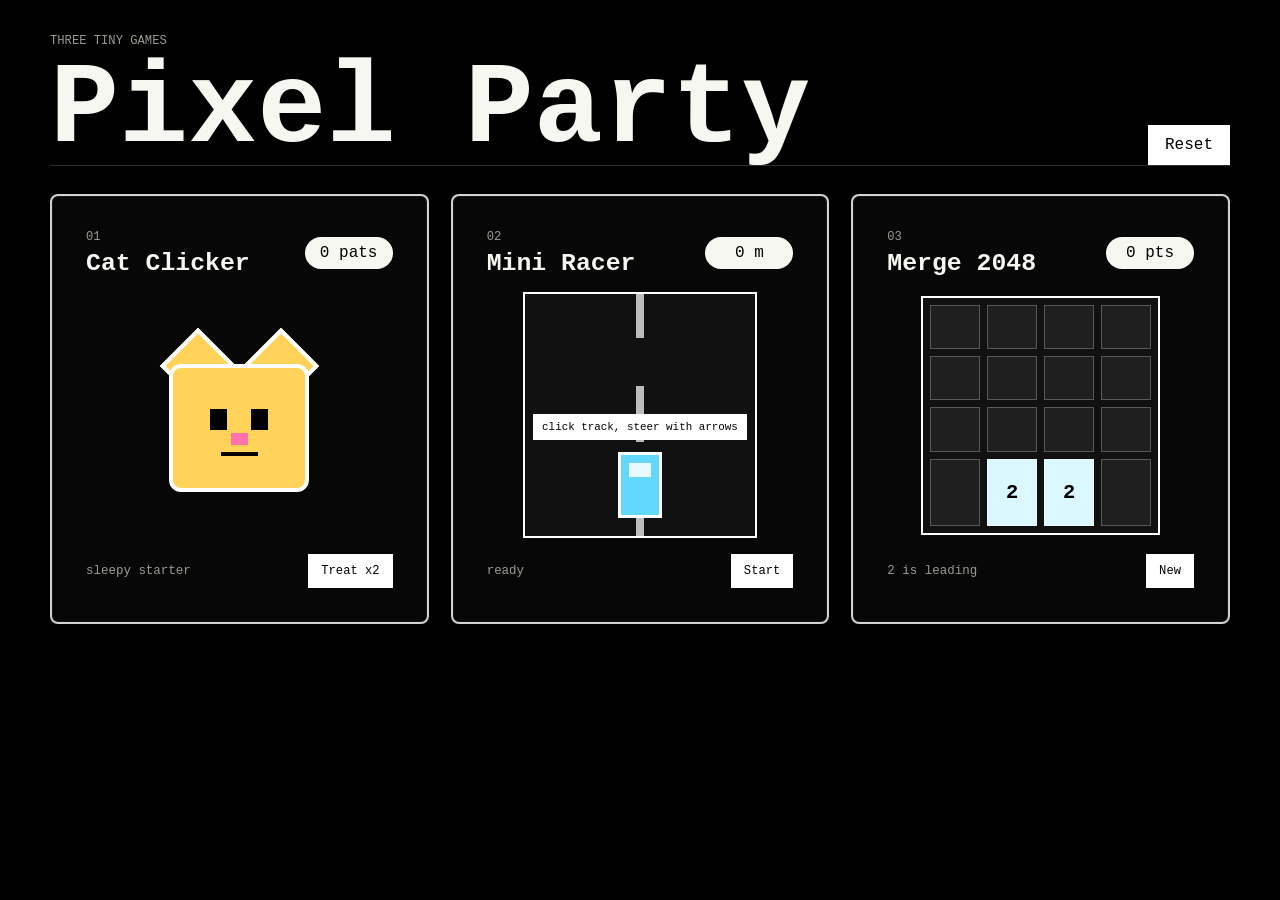
==== index.html @ c47aafcb "Add Pixel Party game site" ====
<!doctype html>
<html lang="en">
  <head>
    <meta charset="utf-8">
    <meta name="viewport" content="width=device-width, initial-scale=1">
    <title>Fun Learning Homework Help</title>
    <link rel="stylesheet" href="styles.css">
  </head>
  <body>
    <main class="page-shell">
      <header class="site-header">
        <div>
          <p class="kicker">three tiny games</p>
          <h1>Pixel Party</h1>
        </div>
        <div class="header-actions">
          <button class="quiet-button back-button" id="backToMenu" type="button" hidden>Menu</button>
          <button class="quiet-button" id="resetAll" type="button">Reset</button>
        </div>
      </header>

      <section class="game-grid" aria-label="Pixel Party games">
        <article class="game-card clicker-card" data-game="cat" tabindex="0" role="button" aria-label="Enter Cat Clicker">
          <div class="game-heading">
            <div>
              <p class="game-number">01</p>
              <h2>Cat Clicker</h2>
            </div>
            <p class="score-pill"><span id="catScore">0</span> pats</p>
          </div>

          <button class="cat-stage" id="catButton" type="button" aria-label="Pat the cat">
            <span class="cat">
              <span class="ear left-ear"></span>
              <span class="ear right-ear"></span>
              <span class="face">
                <span class="eye left-eye"></span>
                <span class="eye right-eye"></span>
                <span class="nose"></span>
                <span class="mouth"></span>
              </span>
            </span>
          </button>

          <div class="game-footer">
            <span id="catRank">sleepy starter</span>
            <button class="small-button" id="catBoost" type="button">Treat x2</button>
          </div>
        </article>

        <article class="game-card racer-card" data-game="racer" tabindex="0" role="button" aria-label="Enter Mini Racer">
          <div class="game-heading">
            <div>
              <p class="game-number">02</p>
              <h2>Mini Racer</h2>
            </div>
            <p class="score-pill"><span id="raceScore">0</span> m</p>
          </div>

          <div class="race-track" id="raceTrack" tabindex="0" aria-label="Car racing game. Use left and right arrow keys.">
            <div class="road-line line-a"></div>
            <div class="road-line line-b"></div>
            <div class="road-line line-c"></div>
            <div class="car player-car" id="playerCar">
              <span></span>
            </div>
            <div class="car traffic-car" id="trafficCar">
              <span></span>
            </div>
            <div class="race-message" id="raceMessage">click track, steer with arrows</div>
          </div>

          <div class="game-footer">
            <span id="raceStatus">ready</span>
            <button class="small-button" id="raceStart" type="button">Start</button>
          </div>
        </article>

        <article class="game-card puzzle-card" data-game="merge" tabindex="0" role="button" aria-label="Enter Merge 2048">
          <div class="game-heading">
            <div>
              <p class="game-number">03</p>
              <h2>Merge 2048</h2>
            </div>
            <p class="score-pill"><span id="mergeScore">0</span> pts</p>
          </div>

          <div class="merge-board" id="mergeBoard" tabindex="0" aria-label="2048 style merge board. Use arrow keys."></div>

          <div class="game-footer">
            <span id="mergeStatus">join the numbers</span>
            <button class="small-button" id="mergeNew" type="button">New</button>
          </div>
        </article>
      </section>
    </main>

    <script src="script.js"></script>
  </body>
</html>
---- styles.css ----
:root {
  color-scheme: dark;
  --bg: #000;
  --ink: #f7f7f2;
  --muted: #9b9b92;
  --line: rgba(255, 255, 255, 0.82);
  --soft-line: rgba(255, 255, 255, 0.18);
  --panel: #070707;
  --blue: #62d8ff;
  --pink: #ff72ac;
  --lime: #a7ff4f;
  --gold: #ffd35a;
  --red: #ff594f;
  font-family: ui-monospace, SFMono-Regular, Menlo, Monaco, Consolas, "Liberation Mono", monospace;
}

* {
  box-sizing: border-box;
}

body {
  min-height: 100vh;
  margin: 0;
  background: var(--bg);
  color: var(--ink);
}

body.playing {
  overflow: hidden;
}

button {
  font: inherit;
}

.page-shell {
  width: min(1180px, calc(100% - 32px));
  margin: 0 auto;
  padding: 34px 0 42px;
}

.site-header {
  display: flex;
  align-items: end;
  justify-content: space-between;
  gap: 18px;
  min-height: 112px;
  border-bottom: 1px solid var(--soft-line);
  margin-bottom: 28px;
}

.header-actions {
  display: flex;
  gap: 10px;
}

.kicker,
.game-number {
  margin: 0 0 8px;
  color: var(--muted);
  font-size: 0.76rem;
  letter-spacing: 0;
  text-transform: uppercase;
}

h1,
h2 {
  margin: 0;
  line-height: 0.95;
  letter-spacing: 0;
}

h1 {
  font-size: clamp(3.1rem, 9vw, 7.7rem);
}

h2 {
  font-size: 1.55rem;
}

.quiet-button,
.small-button {
  border: 1px solid var(--line);
  background: #fff;
  color: #000;
  min-height: 40px;
  padding: 0 16px;
  cursor: pointer;
  transition: transform 120ms ease, background 120ms ease;
}

.quiet-button:hover,
.small-button:hover {
  transform: translateY(-1px);
  background: #e8e8df;
}

.game-grid {
  display: grid;
  grid-template-columns: repeat(3, minmax(0, 1fr));
  gap: 22px;
}

.game-card {
  min-width: 0;
  border: 2px solid var(--line);
  border-radius: 8px;
  min-height: 430px;
  padding: clamp(22px, 3vw, 34px);
  background: var(--panel);
  display: grid;
  grid-template-rows: auto 1fr auto;
  gap: 16px;
  overflow: visible;
  box-shadow: inset 0 0 0 1px rgba(255, 255, 255, 0.06);
  cursor: pointer;
  transition: transform 140ms ease, border-color 140ms ease, background 140ms ease;
}

.game-card:hover,
.game-card:focus-visible {
  background: #0d0d0d;
  border-color: #fff;
  transform: translateY(-3px);
  outline: none;
}

.playing .page-shell {
  width: 100%;
  min-height: 100vh;
  padding: 18px;
}

.playing .site-header {
  min-height: 54px;
  margin-bottom: 14px;
  align-items: center;
}

.playing .kicker {
  display: none;
}

.playing h1 {
  font-size: clamp(1.7rem, 4vw, 3.5rem);
}

.playing .game-grid {
  display: block;
}

.playing .game-card {
  display: none;
}

.playing .game-card.active-game {
  width: 100%;
  height: calc(100vh - 104px);
  min-height: 0;
  padding: clamp(16px, 2.4vw, 28px);
  display: grid;
  gap: 10px;
  border-color: #fff;
  cursor: default;
  transform: none;
}

.playing .game-card.active-game .game-heading {
  align-items: start;
}

.playing .game-card.active-game h2 {
  font-size: clamp(1.5rem, 4vw, 3rem);
}

.playing .game-card.active-game .game-number {
  margin-bottom: 10px;
}

.playing .cat-stage {
  width: min(56vh, 520px);
}

.playing .race-track {
  width: min(68vw, 520px);
  height: min(48vh, 420px);
  min-height: 260px;
}

.playing .merge-board {
  width: min(48vh, 500px);
}

.game-heading,
.game-footer {
  display: flex;
  align-items: center;
  justify-content: space-between;
  gap: 12px;
}

.score-pill {
  margin: 0;
  color: #000;
  background: var(--ink);
  border-radius: 999px;
  padding: 7px 10px;
  min-width: 88px;
  text-align: center;
  white-space: nowrap;
}

.game-footer {
  color: var(--muted);
  font-size: 0.78rem;
}

.small-button {
  min-height: 34px;
  padding: 0 12px;
  font-size: 0.76rem;
}

.cat-stage {
  place-self: center;
  width: min(72%, 230px);
  aspect-ratio: 1;
  border: 0;
  background: transparent;
  cursor: pointer;
  padding: 0;
  position: relative;
}

.cat-stage:active {
  transform: scale(0.96);
}

.cat {
  position: absolute;
  inset: 14%;
  display: block;
}

.face {
  position: absolute;
  inset: 18% 6% 2%;
  background: var(--gold);
  border: 4px solid #fff;
  display: block;
  border-radius: 12px;
}

.ear {
  position: absolute;
  width: 34%;
  height: 34%;
  top: 2%;
  background: var(--gold);
  border: 4px solid #fff;
  transform: rotate(45deg);
}

.left-ear {
  left: 7%;
}

.right-ear {
  right: 7%;
}

.eye,
.nose,
.mouth {
  position: absolute;
  background: #000;
}

.eye {
  width: 13%;
  height: 18%;
  top: 34%;
}

.left-eye {
  left: 28%;
}

.right-eye {
  right: 28%;
}

.nose {
  width: 13%;
  height: 10%;
  left: 43.5%;
  top: 54%;
  background: var(--pink);
}

.mouth {
  width: 28%;
  height: 4px;
  left: 36%;
  top: 70%;
}

.cat-pop {
  animation: catPop 180ms ease;
}

@keyframes catPop {
  50% {
    transform: translateY(-7px) rotate(-2deg);
  }
}

.race-track {
  position: relative;
  place-self: center;
  width: min(76%, 238px);
  height: min(100%, 300px);
  min-height: 212px;
  border: 2px solid #fff;
  background: #111;
  overflow: hidden;
  outline: none;
}

.race-track:focus {
  box-shadow: 0 0 0 3px rgba(98, 216, 255, 0.45);
}

.road-line {
  position: absolute;
  left: calc(50% - 4px);
  width: 8px;
  height: 56px;
  background: #fff;
  opacity: 0.72;
}

.line-a {
  top: -12px;
}

.line-b {
  top: 92px;
}

.line-c {
  top: 196px;
}

.car {
  position: absolute;
  width: 44px;
  height: 66px;
  border: 3px solid #fff;
}

.car span {
  position: absolute;
  left: 8px;
  right: 8px;
  top: 8px;
  height: 14px;
  background: rgba(255, 255, 255, 0.85);
}

.player-car {
  left: calc(50% - 22px);
  bottom: 18px;
  background: var(--blue);
}

.traffic-car {
  left: 28px;
  top: -80px;
  background: var(--red);
}

.race-message {
  position: absolute;
  inset: auto 8px 96px;
  padding: 7px;
  text-align: center;
  color: #000;
  background: #fff;
  font-size: 0.68rem;
}

.merge-board {
  place-self: center;
  width: min(78%, 256px);
  aspect-ratio: 1;
  display: grid;
  grid-template-columns: repeat(4, 1fr);
  gap: 7px;
  padding: 7px;
  border: 2px solid #fff;
  background: #111;
  outline: none;
}

.merge-board:focus {
  box-shadow: 0 0 0 3px rgba(167, 255, 79, 0.42);
}

.tile {
  display: grid;
  place-items: center;
  min-width: 0;
  background: #1f1f1f;
  color: var(--ink);
  border: 1px solid rgba(255, 255, 255, 0.26);
  font-weight: 800;
  font-size: clamp(0.72rem, 2.2vw, 1.28rem);
}

.tile:not(:empty) {
  color: #000;
}

.tile-2 {
  background: #dbf7ff;
}

.tile-4 {
  background: #b7ffdd;
}

.tile-8 {
  background: #fff06d;
}

.tile-16 {
  background: #ffbd5f;
}

.tile-32 {
  background: #ff7770;
}

.tile-64 {
  background: #ff72ac;
}

.tile-128,
.tile-256,
.tile-512,
.tile-1024,
.tile-2048 {
  background: var(--lime);
}

@media (max-width: 980px) {
  .game-grid {
    grid-template-columns: 1fr;
  }

  .game-card {
    width: min(100%, 560px);
    margin: 0 auto;
    min-height: 500px;
  }
}

@media (max-width: 560px) {
  .page-shell {
    width: min(100% - 20px, 420px);
    padding-top: 22px;
  }

  .site-header {
    align-items: start;
    flex-direction: column;
    min-height: 0;
    padding-bottom: 18px;
  }

  .game-card {
    border-radius: 8px;
    min-height: 520px;
  }

  .game-heading {
    align-items: start;
    flex-direction: column;
  }

  .game-footer {
    align-items: start;
  }

  .score-pill {
    text-align: left;
  }
}
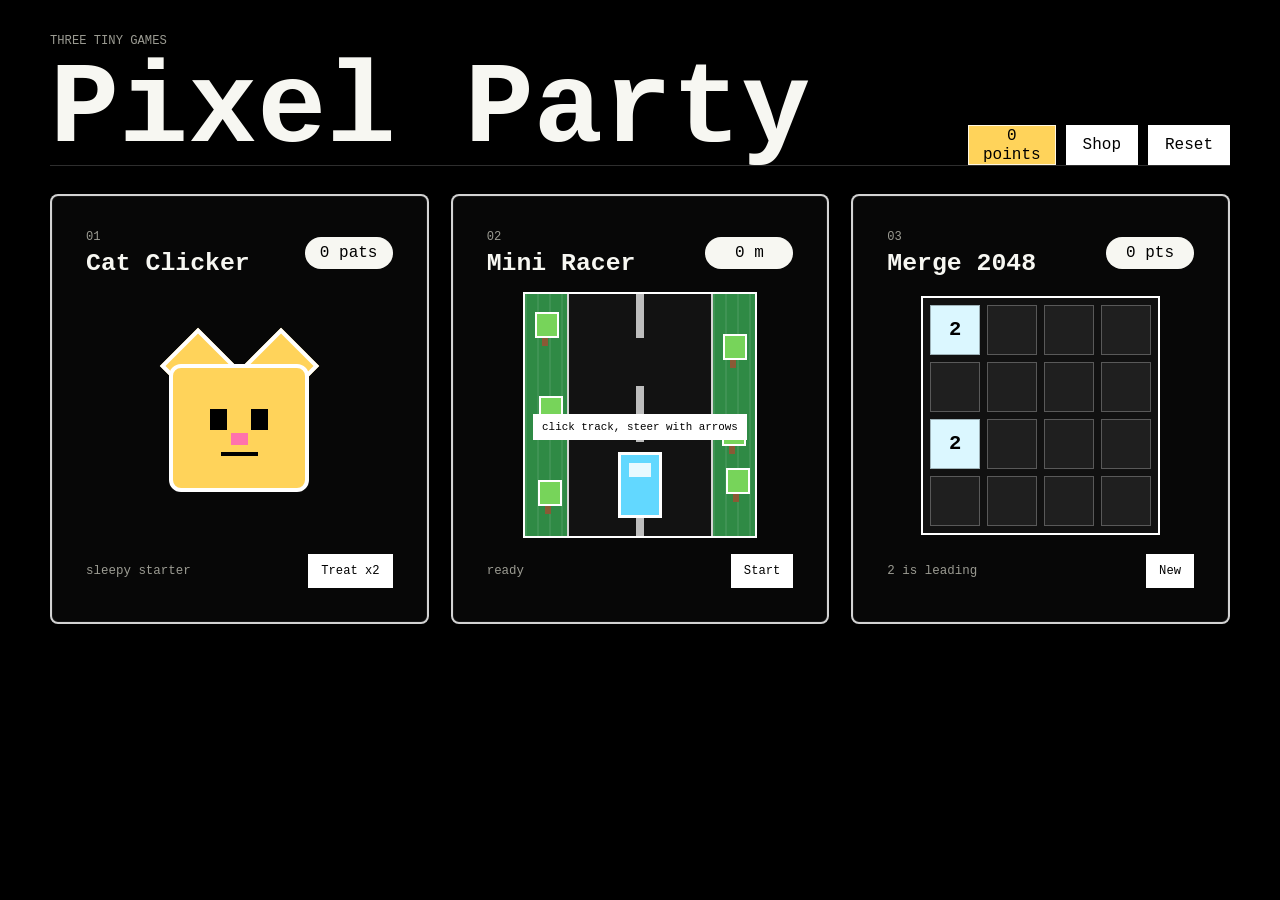
==== commit 0a39fb21: "adding a point shop and fixing bugs" ====
--- a/index.html
+++ b/index.html
@@ -14,6 +14,8 @@
           <h1>Pixel Party</h1>
         </div>
         <div class="header-actions">
+          <p class="wallet-pill"><span id="walletPoints">0</span> points</p>
+          <a class="quiet-link" href="shop.html">Shop</a>
           <button class="quiet-button back-button" id="backToMenu" type="button" hidden>Menu</button>
           <button class="quiet-button" id="resetAll" type="button">Reset</button>
         </div>
@@ -29,18 +31,28 @@
             <p class="score-pill"><span id="catScore">0</span> pats</p>
           </div>
 
-          <button class="cat-stage" id="catButton" type="button" aria-label="Pat the cat">
-            <span class="cat">
-              <span class="ear left-ear"></span>
-              <span class="ear right-ear"></span>
-              <span class="face">
-                <span class="eye left-eye"></span>
-                <span class="eye right-eye"></span>
-                <span class="nose"></span>
-                <span class="mouth"></span>
+          <div class="cat-play-area">
+            <button class="cat-stage" id="catButton" type="button" aria-label="Pat the cat">
+              <span class="cat">
+                <span class="ear left-ear"></span>
+                <span class="ear right-ear"></span>
+                <span class="face">
+                  <span class="eye left-eye"></span>
+                  <span class="eye right-eye"></span>
+                  <span class="nose"></span>
+                  <span class="mouth"></span>
+                </span>
               </span>
-            </span>
-          </button>
+            </button>
+            <aside class="cat-help" aria-label="Cat Clicker descriptions">
+              <h3>What things mean</h3>
+              <p><strong>Cat</strong> Click the cat to earn pats.</p>
+              <p><strong>Points</strong> Every 5 pats gives 1 shop point.</p>
+              <p><strong>Pats</strong> Your score for this game.</p>
+              <p><strong>Treat x2</strong> Costs 15 pats and doubles each click.</p>
+              <p><strong>Rank</strong> Changes as your score goes up.</p>
+            </aside>
+          </div>
 
           <div class="game-footer">
             <span id="catRank">sleepy starter</span>
@@ -58,6 +70,17 @@
           </div>
 
           <div class="race-track" id="raceTrack" tabindex="0" aria-label="Car racing game. Use left and right arrow keys.">
+            <div class="grass-strip left-grass">
+              <span class="tree tree-a"></span>
+              <span class="tree tree-b"></span>
+              <span class="tree tree-c"></span>
+            </div>
+            <div class="grass-strip right-grass">
+              <span class="tree tree-d"></span>
+              <span class="tree tree-e"></span>
+              <span class="tree tree-f"></span>
+            </div>
+            <div class="road-surface"></div>
             <div class="road-line line-a"></div>
             <div class="road-line line-b"></div>
             <div class="road-line line-c"></div>
--- a/styles.css
+++ b/styles.css
@@ -14,6 +14,25 @@
   font-family: ui-monospace, SFMono-Regular, Menlo, Monaco, Consolas, "Liberation Mono", monospace;
 }
 
+body.retro-theme {
+  --bg: #150021;
+  --ink: #fff56b;
+  --muted: #67fff0;
+  --line: #ff4fd8;
+  --soft-line: rgba(103, 255, 240, 0.35);
+  --panel: #22003a;
+  --blue: #35f8ff;
+  --pink: #ff4fd8;
+  --lime: #8cff00;
+  --gold: #fff56b;
+  --red: #ff4c4c;
+  background:
+    linear-gradient(rgba(255, 255, 255, 0.05) 1px, transparent 1px),
+    linear-gradient(90deg, rgba(255, 255, 255, 0.05) 1px, transparent 1px),
+    var(--bg);
+  background-size: 18px 18px;
+}
+
 * {
   box-sizing: border-box;
 }
@@ -23,6 +42,16 @@
   margin: 0;
   background: var(--bg);
   color: var(--ink);
+}
+
+body.retro-theme h1,
+body.retro-theme h2 {
+  text-shadow: 4px 4px 0 #000, 0 0 14px var(--pink);
+}
+
+body.retro-theme .game-card,
+body.retro-theme .shop-item {
+  box-shadow: 0 0 0 2px #000, 0 0 28px rgba(255, 79, 216, 0.55);
 }
 
 body.playing {
@@ -79,6 +108,7 @@
 }
 
 .quiet-button,
+.quiet-link,
 .small-button {
   border: 1px solid var(--line);
   background: #fff;
@@ -90,9 +120,31 @@
 }
 
 .quiet-button:hover,
+.quiet-link:hover,
 .small-button:hover {
   transform: translateY(-1px);
   background: #e8e8df;
+}
+
+.quiet-link {
+  display: inline-grid;
+  place-items: center;
+  min-height: 40px;
+  padding: 0 16px;
+  text-decoration: none;
+}
+
+.wallet-pill,
+.price-pill {
+  margin: 0;
+  min-height: 40px;
+  display: inline-grid;
+  place-items: center;
+  color: #000;
+  background: var(--gold);
+  border: 1px solid var(--line);
+  padding: 0 14px;
+  white-space: nowrap;
 }
 
 .game-grid {
@@ -181,6 +233,16 @@
   width: min(56vh, 520px);
 }
 
+.playing .cat-play-area {
+  grid-template-columns: minmax(260px, 1fr) minmax(230px, 340px);
+  align-items: center;
+  width: min(900px, 100%);
+}
+
+.playing .cat-help {
+  display: block;
+}
+
 .playing .race-track {
   width: min(68vw, 520px);
   height: min(48vh, 420px);
@@ -210,6 +272,58 @@
   white-space: nowrap;
 }
 
+.shop-shell {
+  min-height: 100vh;
+}
+
+.shop-grid {
+  display: grid;
+  grid-template-columns: minmax(0, 520px);
+}
+
+.shop-item {
+  border: 2px solid var(--line);
+  border-radius: 8px;
+  background: var(--panel);
+  padding: clamp(22px, 4vw, 34px);
+  display: grid;
+  gap: 18px;
+}
+
+.retro-preview {
+  min-height: 160px;
+  border: 2px solid var(--line);
+  background:
+    linear-gradient(rgba(255, 255, 255, 0.08) 1px, transparent 1px),
+    linear-gradient(90deg, rgba(255, 255, 255, 0.08) 1px, transparent 1px),
+    #150021;
+  background-size: 16px 16px;
+  display: grid;
+  place-items: center;
+  color: #fff56b;
+  font-size: clamp(2rem, 8vw, 4.3rem);
+  font-weight: 900;
+  text-shadow: 4px 4px 0 #000, 0 0 12px #ff4fd8;
+}
+
+.retro-preview span + span {
+  margin-top: -38px;
+}
+
+.shop-copy,
+.shop-status {
+  margin: 0;
+  color: var(--muted);
+  line-height: 1.5;
+}
+
+.shop-actions {
+  display: flex;
+  align-items: center;
+  gap: 12px;
+  justify-content: space-between;
+}
+
 .game-footer {
   color: var(--muted);
   font-size: 0.78rem;
@@ -219,6 +333,14 @@
   min-height: 34px;
   padding: 0 12px;
   font-size: 0.76rem;
+}
+
+.cat-play-area {
+  place-self: center;
+  width: 100%;
+  display: grid;
+  grid-template-columns: 1fr;
+  gap: 18px;
 }
 
 .cat-stage {
@@ -232,6 +354,34 @@
   position: relative;
 }
 
+.cat-help {
+  display: none;
+  border: 1px solid var(--soft-line);
+  background: #101010;
+  padding: 16px;
+  font-size: 0.82rem;
+  line-height: 1.45;
+}
+
+.cat-help h3 {
+  margin: 0 0 12px;
+  color: var(--ink);
+  font-size: 1rem;
+}
+
+.cat-help p {
+  margin: 0 0 10px;
+  color: var(--muted);
+}
+
+.cat-help p:last-child {
+  margin-bottom: 0;
+}
+
+.cat-help strong {
+  color: var(--ink);
+}
+
 .cat-stage:active {
   transform: scale(0.96);
 }
@@ -322,7 +472,7 @@
   height: min(100%, 300px);
   min-height: 212px;
   border: 2px solid #fff;
-  background: #111;
+  background: #246b38;
   overflow: hidden;
   outline: none;
 }
@@ -338,6 +488,96 @@
   height: 56px;
   background: #fff;
   opacity: 0.72;
+  z-index: 2;
+}
+
+.road-surface {
+  position: absolute;
+  inset: 0 18%;
+  background: #121212;
+  border-left: 2px solid rgba(255, 255, 255, 0.82);
+  border-right: 2px solid rgba(255, 255, 255, 0.82);
+  z-index: 1;
+}
+
+.grass-strip {
+  position: absolute;
+  top: 0;
+  bottom: 0;
+  width: 18%;
+  background:
+    repeating-linear-gradient(
+      90deg,
+      rgba(255, 255, 255, 0.08) 0 2px,
+      transparent 2px 12px
+    ),
+    #2f8a45;
+  z-index: 0;
+}
+
+.left-grass {
+  left: 0;
+}
+
+.right-grass {
+  right: 0;
+}
+
+.tree {
+  position: absolute;
+  width: 24px;
+  height: 34px;
+}
+
+.tree::before {
+  content: "";
+  position: absolute;
+  left: 9px;
+  bottom: 0;
+  width: 6px;
+  height: 14px;
+  background: #8a5a35;
+}
+
+.tree::after {
+  content: "";
+  position: absolute;
+  left: 2px;
+  top: 0;
+  width: 20px;
+  height: 22px;
+  background: #77d45a;
+  border: 2px solid #fff;
+}
+
+.tree-a {
+  top: 18px;
+  left: 18%;
+}
+
+.tree-b {
+  top: 42%;
+  right: 14%;
+}
+
+.tree-c {
+  bottom: 22px;
+  left: 26%;
+}
+
+.tree-d {
+  top: 40px;
+  right: 22%;
+}
+
+.tree-e {
+  top: 52%;
+  left: 16%;
+}
+
+.tree-f {
+  bottom: 34px;
+  right: 16%;
 }
 
 .line-a {
@@ -357,6 +597,7 @@
   width: 44px;
   height: 66px;
   border: 3px solid #fff;
+  z-index: 3;
 }
 
 .car span {
@@ -388,34 +629,63 @@
   color: #000;
   background: #fff;
   font-size: 0.68rem;
+  z-index: 4;
 }
 
 .merge-board {
   place-self: center;
   width: min(78%, 256px);
   aspect-ratio: 1;
-  display: grid;
-  grid-template-columns: repeat(4, 1fr);
-  gap: 7px;
-  padding: 7px;
+  position: relative;
+  padding: 0;
   border: 2px solid #fff;
   background: #111;
   outline: none;
+  --gap: 7px;
+  --cell: calc((100% - (var(--gap) * 5)) / 4);
 }
 
 .merge-board:focus {
   box-shadow: 0 0 0 3px rgba(167, 255, 79, 0.42);
 }
 
+.merge-cell,
 .tile {
+  width: var(--cell);
+  height: var(--cell);
+}
+
+.merge-cell {
+  position: absolute;
+  left: calc(var(--gap) + (var(--col) * (var(--cell) + var(--gap))));
+  top: calc(var(--gap) + (var(--row) * (var(--cell) + var(--gap))));
+  background: #1f1f1f;
+  border: 1px solid rgba(255, 255, 255, 0.26);
+}
+
+.tile {
+  position: absolute;
+  left: calc(var(--gap) + (var(--col) * (var(--cell) + var(--gap))));
+  top: calc(var(--gap) + (var(--row) * (var(--cell) + var(--gap))));
   display: grid;
   place-items: center;
   min-width: 0;
-  background: #1f1f1f;
   color: var(--ink);
-  border: 1px solid rgba(255, 255, 255, 0.26);
+  border: 1px solid rgba(0, 0, 0, 0.28);
   font-weight: 800;
   font-size: clamp(0.72rem, 2.2vw, 1.28rem);
+  transition: left 150ms ease, top 150ms ease;
+  z-index: 2;
+}
+
+.tile-new {
+  animation: tilePop 150ms ease;
+}
+
+@keyframes tilePop {
+  0% {
+    transform: scale(0.65);
+  }
 }
 
 .tile:not(:empty) {
@@ -464,6 +734,11 @@
     margin: 0 auto;
     min-height: 500px;
   }
+
+  .playing .cat-play-area {
+    grid-template-columns: 1fr;
+    width: min(620px, 100%);
+  }
 }
 
 @media (max-width: 560px) {
@@ -479,6 +754,12 @@
     padding-bottom: 18px;
   }
 
+  .header-actions,
+  .shop-actions {
+    align-items: stretch;
+    flex-wrap: wrap;
+  }
+
   .game-card {
     border-radius: 8px;
     min-height: 520px;
